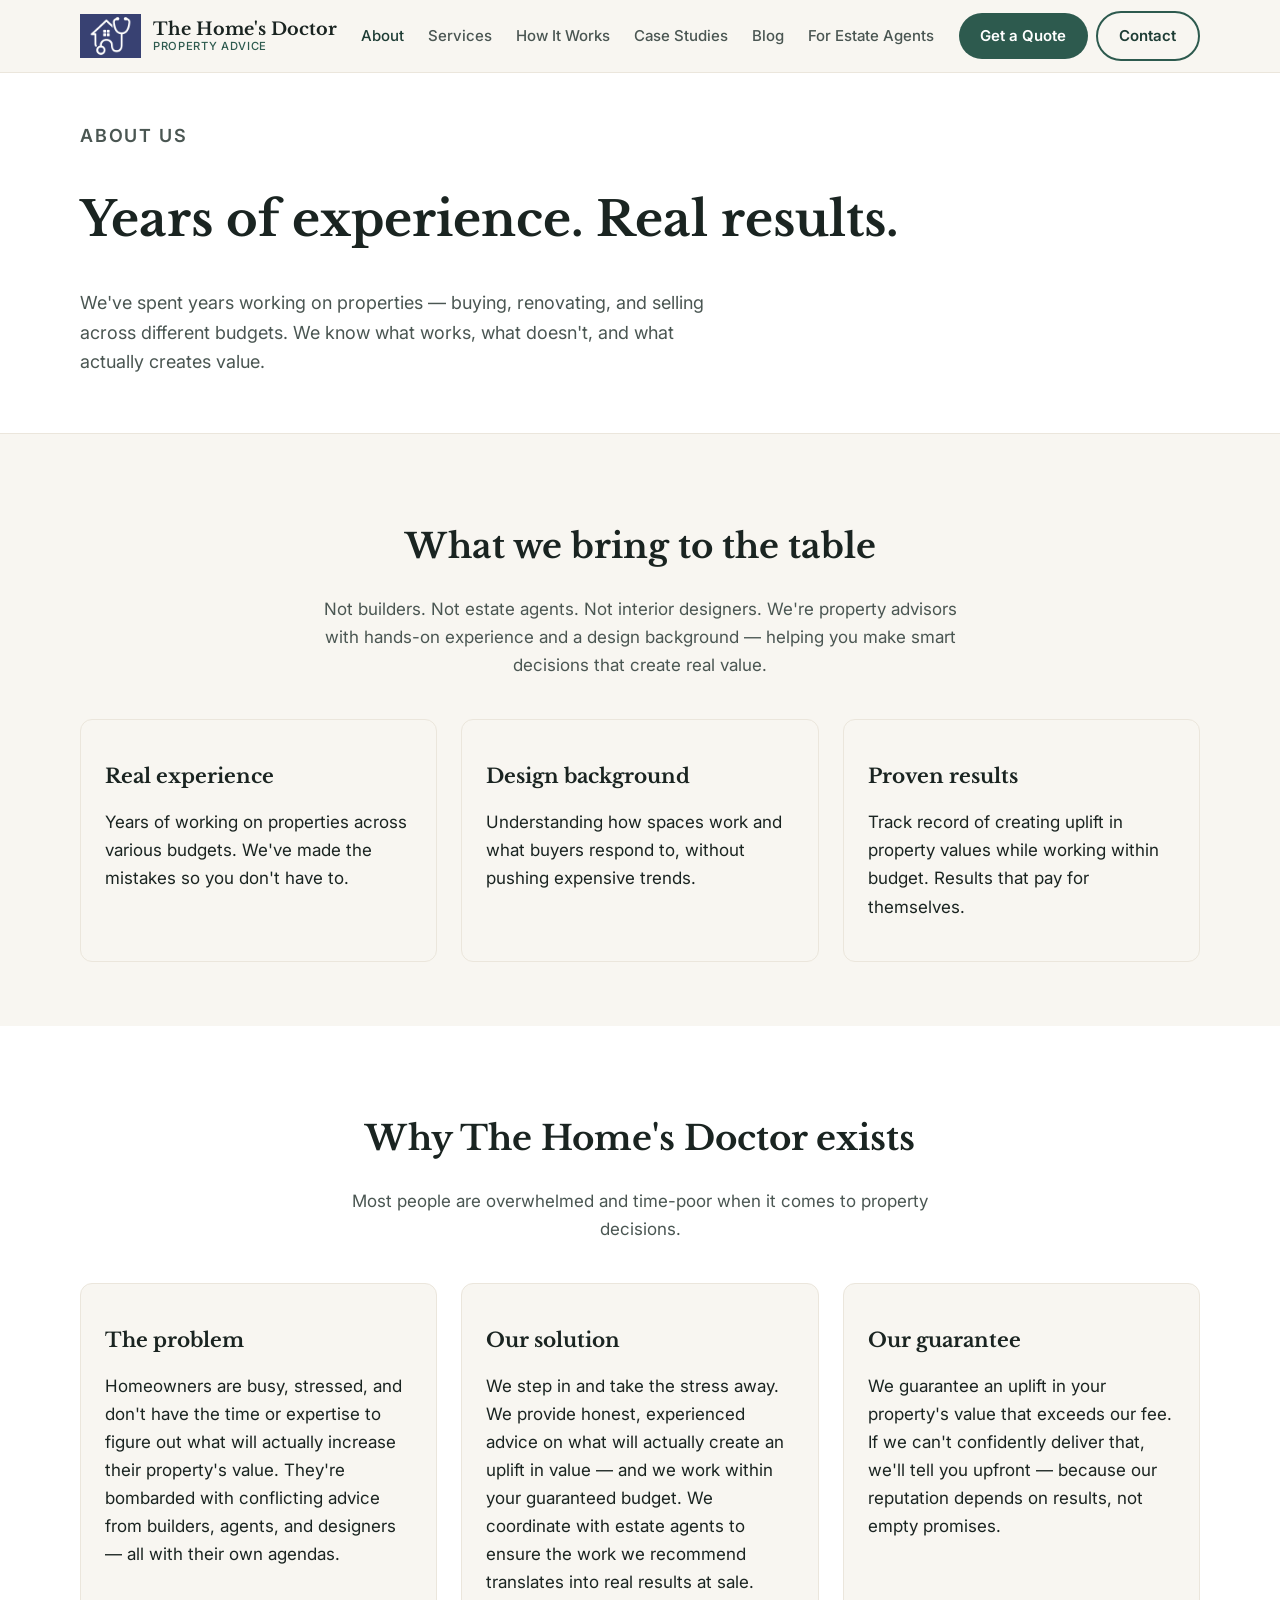
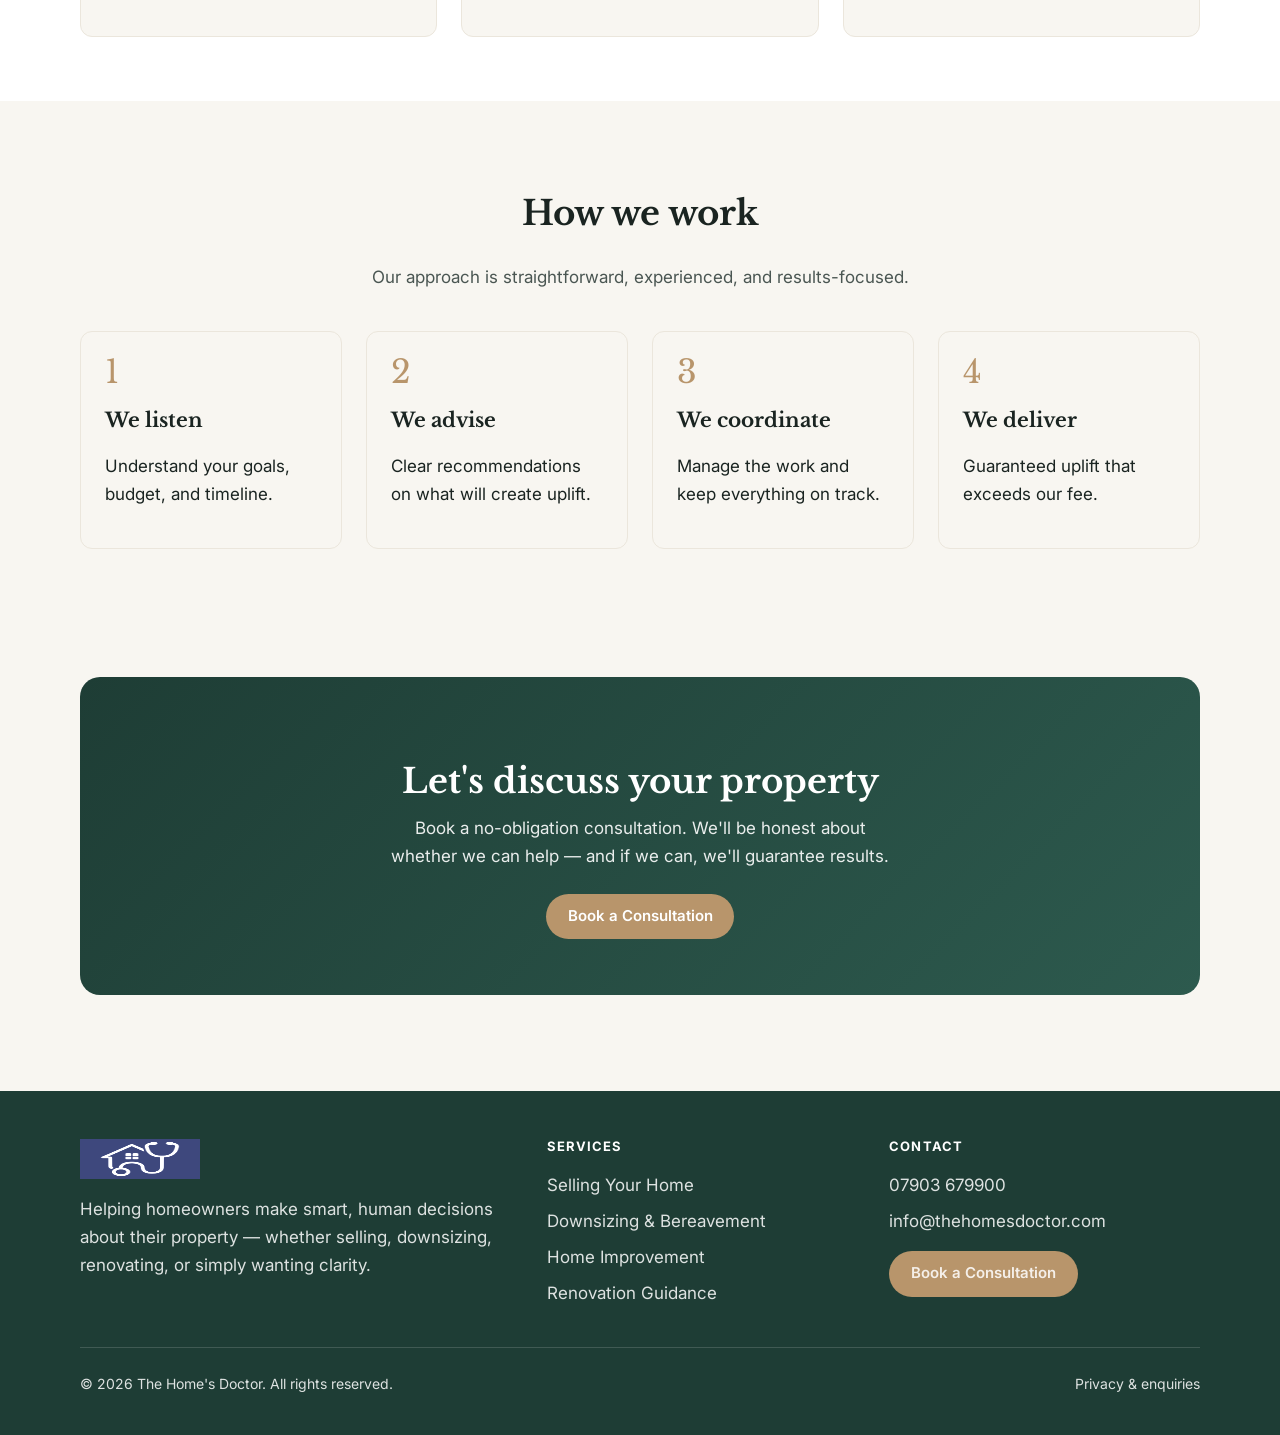
==== about/index.html @ 75dc8ab1 "Initial static site for The Home's Doctor. Replaces Base44 with a fast Netlify-ready brochure site, " ====
<!DOCTYPE html>
<html lang="en-GB">
<head>
  <meta charset="utf-8">
  <meta name="viewport" content="width=device-width, initial-scale=1">
  <title>About | The Home's Doctor</title>
  <meta name="description" content="Property advisors with hands-on experience and a design background — helping you make smart decisions that create real value.">
  <link rel="canonical" href="https://thehomesdoctor.com/about/">
  <link rel="icon" href="/images/logo.png" type="image/png">
  <link rel="preconnect" href="https://fonts.googleapis.com">
  <link rel="preconnect" href="https://fonts.gstatic.com" crossorigin>
  <link href="https://fonts.googleapis.com/css2?family=Inter:wght@400;500;600;700&family=Libre+Baskerville:ital,wght@0,700;1,400&display=swap" rel="stylesheet">
  <link rel="stylesheet" href="/css/styles.css">
  <script defer src="/js/layout.js"></script>
  <script defer src="/js/main.js"></script>
</head>
<body>
  <div data-site-header></div>
  <main>
    <section class="page-hero">
      <div class="container">
        <p class="eyebrow">About us</p>
        <h1>Years of experience. Real results.</h1>
        <p>We've spent years working on properties — buying, renovating, and selling across different budgets. We know what works, what doesn't, and what actually creates value.</p>
      </div>
    </section>

    <section class="section">
      <div class="container section-header">
        <h2>What we bring to the table</h2>
        <p>Not builders. Not estate agents. Not interior designers. We're property advisors with hands-on experience and a design background — helping you make smart decisions that create real value.</p>
      </div>
      <div class="container feature-grid">
        <div class="feature">
          <h3>Real experience</h3>
          <p>Years of working on properties across various budgets. We've made the mistakes so you don't have to.</p>
        </div>
        <div class="feature">
          <h3>Design background</h3>
          <p>Understanding how spaces work and what buyers respond to, without pushing expensive trends.</p>
        </div>
        <div class="feature">
          <h3>Proven results</h3>
          <p>Track record of creating uplift in property values while working within budget. Results that pay for themselves.</p>
        </div>
      </div>
    </section>

    <section class="section section-alt">
      <div class="container section-header">
        <h2>Why The Home's Doctor exists</h2>
        <p>Most people are overwhelmed and time-poor when it comes to property decisions.</p>
      </div>
      <div class="container feature-grid">
        <div class="feature">
          <h3>The problem</h3>
          <p>Homeowners are busy, stressed, and don't have the time or expertise to figure out what will actually increase their property's value. They're bombarded with conflicting advice from builders, agents, and designers — all with their own agendas.</p>
        </div>
        <div class="feature">
          <h3>Our solution</h3>
          <p>We step in and take the stress away. We provide honest, experienced advice on what will actually create an uplift in value — and we work within your guaranteed budget. We coordinate with estate agents to ensure the work we recommend translates into real results at sale.</p>
        </div>
        <div class="feature">
          <h3>Our guarantee</h3>
          <p>We guarantee an uplift in your property's value that exceeds our fee. If we can't confidently deliver that, we'll tell you upfront — because our reputation depends on results, not empty promises.</p>
        </div>
      </div>
    </section>

    <section class="section">
      <div class="container section-header">
        <h2>How we work</h2>
        <p>Our approach is straightforward, experienced, and results-focused.</p>
      </div>
      <div class="container feature-grid">
        <div class="feature"><div class="num">1</div><h3>We listen</h3><p>Understand your goals, budget, and timeline.</p></div>
        <div class="feature"><div class="num">2</div><h3>We advise</h3><p>Clear recommendations on what will create uplift.</p></div>
        <div class="feature"><div class="num">3</div><h3>We coordinate</h3><p>Manage the work and keep everything on track.</p></div>
        <div class="feature"><div class="num">4</div><h3>We deliver</h3><p>Guaranteed uplift that exceeds our fee.</p></div>
      </div>
    </section>

    <section class="section">
      <div class="container">
        <div class="cta-band">
          <h2>Let's discuss your property</h2>
          <p>Book a no-obligation consultation. We'll be honest about whether we can help — and if we can, we'll guarantee results.</p>
          <a href="/contact/" class="btn btn-gold">Book a Consultation</a>
        </div>
      </div>
    </section>
  </main>
  <div data-site-footer></div>
</body>
</html>
---- css/styles.css ----
/* The Home's Doctor — static site */
:root {
  --ink: #1a2421;
  --ink-muted: #4a5652;
  --sage: #2d5a4e;
  --sage-dark: #1e3d35;
  --sage-light: #e8f0ed;
  --cream: #f8f6f1;
  --cream-dark: #ebe6dc;
  --gold: #b8956b;
  --gold-hover: #9a7a52;
  --white: #ffffff;
  --shadow: 0 12px 40px rgba(26, 36, 33, 0.08);
  --radius: 12px;
  --radius-lg: 20px;
  --font-serif: "Libre Baskerville", Georgia, serif;
  --font-sans: "Inter", system-ui, sans-serif;
  --max: 1120px;
  --header-h: 72px;
}

*,
*::before,
*::after {
  box-sizing: border-box;
}

html {
  scroll-behavior: smooth;
}

body {
  margin: 0;
  font-family: var(--font-sans);
  font-size: 1.0625rem;
  line-height: 1.65;
  color: var(--ink);
  background: var(--cream);
}

img {
  max-width: 100%;
  height: auto;
  display: block;
}

a {
  color: var(--sage);
  text-decoration-thickness: 1px;
  text-underline-offset: 3px;
}

a:hover {
  color: var(--sage-dark);
}

h1,
h2,
h3,
h4 {
  font-family: var(--font-serif);
  font-weight: 700;
  line-height: 1.2;
  color: var(--ink);
}

h1 {
  font-size: clamp(2rem, 5vw, 3rem);
}

h2 {
  font-size: clamp(1.5rem, 3.5vw, 2.125rem);
}

h3 {
  font-size: 1.25rem;
}

p {
  margin: 0 0 1rem;
}

.container {
  width: min(100% - 2rem, var(--max));
  margin-inline: auto;
}

/* Header */
.site-header {
  position: sticky;
  top: 0;
  z-index: 100;
  background: rgba(248, 246, 241, 0.92);
  backdrop-filter: blur(10px);
  border-bottom: 1px solid var(--cream-dark);
}

.header-inner {
  display: flex;
  align-items: center;
  justify-content: space-between;
  min-height: var(--header-h);
  gap: 1rem;
}

.logo-link {
  display: flex;
  align-items: center;
  gap: 0.75rem;
  text-decoration: none;
  color: var(--ink);
}

.logo-link img {
  height: 44px;
  width: auto;
}

.logo-text {
  font-family: var(--font-serif);
  font-size: 1.1rem;
  font-weight: 700;
  line-height: 1.15;
}

.logo-text span {
  display: block;
  font-family: var(--font-sans);
  font-size: 0.7rem;
  font-weight: 500;
  letter-spacing: 0.06em;
  text-transform: uppercase;
  color: var(--sage);
}

.nav-toggle {
  display: none;
  min-width: 44px;
  min-height: 44px;
  border: 1px solid var(--cream-dark);
  border-radius: 8px;
  background: var(--white);
  cursor: pointer;
  padding: 0.5rem;
}

.nav-toggle span {
  display: block;
  height: 2px;
  background: var(--ink);
  margin: 5px 0;
  border-radius: 1px;
}

.site-nav {
  display: flex;
  align-items: center;
  gap: 1.5rem;
}

.site-nav a {
  text-decoration: none;
  font-size: 0.9375rem;
  font-weight: 500;
  color: var(--ink-muted);
}

.site-nav a:hover,
.site-nav a.is-active {
  color: var(--sage-dark);
}

.header-cta {
  display: flex;
  align-items: center;
  gap: 0.5rem;
}

/* Buttons */
.btn {
  display: inline-flex;
  align-items: center;
  justify-content: center;
  gap: 0.5rem;
  min-height: 44px;
  padding: 0.65rem 1.35rem;
  font-family: var(--font-sans);
  font-size: 0.9375rem;
  font-weight: 600;
  text-decoration: none;
  border-radius: 999px;
  border: none;
  cursor: pointer;
  transition: background 0.2s, transform 0.15s;
}

.btn-primary {
  background: var(--sage);
  color: var(--white);
}

.btn-primary:hover {
  background: var(--sage-dark);
  color: var(--white);
}

.btn-outline {
  background: transparent;
  color: var(--sage-dark);
  border: 2px solid var(--sage);
}

.btn-outline:hover {
  background: var(--sage-light);
}

.btn-gold {
  background: var(--gold);
  color: var(--white);
}

.btn-gold:hover {
  background: var(--gold-hover);
  color: var(--white);
}

/* Hero */
.hero {
  position: relative;
  min-height: clamp(420px, 70vh, 620px);
  display: flex;
  align-items: flex-end;
  color: var(--white);
  overflow: hidden;
}

.hero-bg {
  position: absolute;
  inset: 0;
  background:
    linear-gradient(105deg, rgba(30, 61, 53, 0.92) 0%, rgba(30, 61, 53, 0.55) 55%, rgba(30, 61, 53, 0.25) 100%),
    url("https://images.unsplash.com/photo-1600585154340-be6161a56a0c?auto=format&fit=crop&w=1600&q=80") center / cover;
}

.hero-content {
  position: relative;
  padding: 4rem 0 3.5rem;
  max-width: 640px;
}

.hero .eyebrow {
  font-size: 0.8125rem;
  font-weight: 600;
  letter-spacing: 0.12em;
  text-transform: uppercase;
  color: var(--gold);
  margin-bottom: 0.75rem;
}

.hero h1 {
  color: var(--white);
  margin-bottom: 1rem;
}

.hero p {
  font-size: 1.2rem;
  opacity: 0.95;
  margin-bottom: 1.75rem;
}

/* Sections */
.section {
  padding: 4rem 0;
}

.section-alt {
  background: var(--white);
}

.section-sage {
  background: var(--sage-dark);
  color: var(--white);
}

.section-sage h2,
.section-sage h3 {
  color: var(--white);
}

.section-sage p {
  color: rgba(255, 255, 255, 0.88);
}

.section-header {
  text-align: center;
  max-width: 640px;
  margin: 0 auto 2.5rem;
}

.section-header p {
  color: var(--ink-muted);
}

.quote-block {
  text-align: center;
  padding: 3rem 1.5rem;
  background: var(--sage-light);
  border-radius: var(--radius-lg);
}

.quote-block blockquote {
  margin: 0;
  font-family: var(--font-serif);
  font-size: clamp(1.35rem, 3vw, 1.75rem);
  font-style: italic;
  color: var(--sage-dark);
}

.quote-block cite {
  display: block;
  margin-top: 0.75rem;
  font-style: normal;
  font-size: 0.9375rem;
  color: var(--ink-muted);
}

/* Cards grid */
.card-grid {
  display: grid;
  grid-template-columns: repeat(auto-fit, minmax(260px, 1fr));
  gap: 1.5rem;
}

.service-card {
  background: var(--white);
  border-radius: var(--radius-lg);
  padding: 1.75rem;
  box-shadow: var(--shadow);
  text-decoration: none;
  color: inherit;
  display: flex;
  flex-direction: column;
  transition: transform 0.2s, box-shadow 0.2s;
  border: 1px solid transparent;
}

.service-card:hover {
  transform: translateY(-4px);
  box-shadow: 0 20px 50px rgba(26, 36, 33, 0.12);
  border-color: var(--cream-dark);
  color: inherit;
}

.service-card .icon {
  width: 48px;
  height: 48px;
  border-radius: 10px;
  background: var(--sage-light);
  display: flex;
  align-items: center;
  justify-content: center;
  font-size: 1.5rem;
  margin-bottom: 1rem;
}

.service-card h3 {
  margin: 0 0 0.5rem;
}

.service-card p {
  color: var(--ink-muted);
  flex: 1;
  margin-bottom: 1rem;
}

.service-card .link-text {
  font-weight: 600;
  color: var(--sage);
  font-size: 0.9375rem;
}

/* Split layout */
.split {
  display: grid;
  grid-template-columns: 1fr 1fr;
  gap: 3rem;
  align-items: center;
}

.split-image {
  border-radius: var(--radius-lg);
  overflow: hidden;
  box-shadow: var(--shadow);
  aspect-ratio: 4/3;
  object-fit: cover;
  width: 100%;
}

.eyebrow {
  font-size: 0.8125rem;
  font-weight: 600;
  letter-spacing: 0.1em;
  text-transform: uppercase;
  color: var(--sage);
  margin-bottom: 0.5rem;
}

/* Feature grid */
.feature-grid {
  display: grid;
  grid-template-columns: repeat(auto-fit, minmax(220px, 1fr));
  gap: 1.5rem;
}

.feature {
  padding: 1.5rem;
  background: var(--cream);
  border-radius: var(--radius);
  border: 1px solid var(--cream-dark);
}

.feature .num {
  font-family: var(--font-serif);
  font-size: 2rem;
  color: var(--gold);
  line-height: 1;
  margin-bottom: 0.5rem;
}

/* CTA band */
.cta-band {
  text-align: center;
  padding: 3.5rem 2rem;
  background: linear-gradient(135deg, var(--sage-dark), var(--sage));
  border-radius: var(--radius-lg);
  color: var(--white);
}

.cta-band h2 {
  color: var(--white);
  margin-bottom: 0.75rem;
}

.cta-band p {
  max-width: 520px;
  margin: 0 auto 1.5rem;
  opacity: 0.9;
}

/* Page hero (inner pages) */
.page-hero {
  padding: 3rem 0 2.5rem;
  background: var(--white);
  border-bottom: 1px solid var(--cream-dark);
}

.page-hero p {
  color: var(--ink-muted);
  max-width: 640px;
  font-size: 1.125rem;
}

/* Forms */
.form-panel {
  background: var(--white);
  border-radius: var(--radius-lg);
  padding: 2rem;
  box-shadow: var(--shadow);
}

.form-grid {
  display: grid;
  grid-template-columns: 1fr 1fr;
  gap: 1rem;
}

.form-group {
  display: flex;
  flex-direction: column;
  gap: 0.35rem;
  margin-bottom: 1rem;
}

.form-group label {
  font-size: 0.875rem;
  font-weight: 600;
}

.form-group input,
.form-group select,
.form-group textarea {
  font-family: inherit;
  font-size: 1rem;
  padding: 0.75rem 1rem;
  border: 1px solid var(--cream-dark);
  border-radius: 8px;
  background: var(--cream);
}

.form-group textarea {
  min-height: 140px;
  resize: vertical;
}

.form-group.full {
  grid-column: 1 / -1;
}

.form-note {
  font-size: 0.8125rem;
  color: var(--ink-muted);
  margin-top: 0.75rem;
}

.contact-layout {
  display: grid;
  grid-template-columns: 1fr 1.1fr;
  gap: 2.5rem;
  align-items: start;
}

.contact-info h3 {
  margin: 0 0 0.25rem;
  font-size: 1rem;
}

.contact-block {
  margin-bottom: 1.5rem;
  padding-bottom: 1.5rem;
  border-bottom: 1px solid var(--cream-dark);
}

.contact-block:last-child {
  border-bottom: none;
}

.contact-block a {
  font-weight: 600;
  font-size: 1.125rem;
  text-decoration: none;
}

.steps-list {
  list-style: none;
  padding: 0;
  margin: 0;
}

.steps-list li {
  padding: 0.5rem 0 0.5rem 1.75rem;
  position: relative;
}

.steps-list li::before {
  content: "✓";
  position: absolute;
  left: 0;
  color: var(--sage);
  font-weight: 700;
}

/* FAQ */
.faq-grid {
  display: grid;
  gap: 1.25rem;
}

.faq-item {
  background: var(--white);
  padding: 1.25rem 1.5rem;
  border-radius: var(--radius);
  border: 1px solid var(--cream-dark);
}

.faq-item h3 {
  margin: 0 0 0.35rem;
  font-size: 1.0625rem;
}

.faq-item p {
  margin: 0;
  color: var(--ink-muted);
  font-size: 0.9375rem;
}

/* Service detail */
.service-detail {
  padding: 3rem 0;
  border-bottom: 1px solid var(--cream-dark);
}

.service-detail:last-child {
  border-bottom: none;
}

.service-detail .tag {
  display: inline-block;
  font-size: 0.75rem;
  font-weight: 600;
  text-transform: uppercase;
  letter-spacing: 0.08em;
  color: var(--sage);
  background: var(--sage-light);
  padding: 0.25rem 0.65rem;
  border-radius: 999px;
  margin-bottom: 0.75rem;
}

.check-list {
  list-style: none;
  padding: 0;
  margin: 1rem 0 1.5rem;
}

.check-list li {
  padding: 0.35rem 0 0.35rem 1.5rem;
  position: relative;
  color: var(--ink-muted);
}

.check-list li::before {
  content: "";
  position: absolute;
  left: 0;
  top: 0.65rem;
  width: 8px;
  height: 8px;
  border-radius: 50%;
  background: var(--gold);
}

/* Footer */
.site-footer {
  background: var(--sage-dark);
  color: rgba(255, 255, 255, 0.85);
  padding: 3rem 0 1.5rem;
  margin-top: 2rem;
}

.footer-grid {
  display: grid;
  grid-template-columns: 1.4fr 1fr 1fr;
  gap: 2rem;
  margin-bottom: 2rem;
}

.site-footer h4 {
  color: var(--white);
  font-family: var(--font-sans);
  font-size: 0.8125rem;
  text-transform: uppercase;
  letter-spacing: 0.08em;
  margin: 0 0 1rem;
}

.site-footer a {
  color: rgba(255, 255, 255, 0.85);
  text-decoration: none;
}

.site-footer a:hover {
  color: var(--white);
}

.site-footer ul {
  list-style: none;
  padding: 0;
  margin: 0;
}

.site-footer li {
  margin-bottom: 0.5rem;
}

.footer-logo {
  height: 40px;
  margin-bottom: 1rem;
  filter: brightness(1.1);
}

.footer-bottom {
  display: flex;
  flex-wrap: wrap;
  justify-content: space-between;
  gap: 1rem;
  padding-top: 1.5rem;
  border-top: 1px solid rgba(255, 255, 255, 0.15);
  font-size: 0.875rem;
}

/* Success message */
.form-success {
  display: none;
  padding: 1rem 1.25rem;
  background: var(--sage-light);
  border-radius: var(--radius);
  color: var(--sage-dark);
  margin-bottom: 1rem;
}

.form-success.is-visible {
  display: block;
}

/* Placeholder pages */
.coming-soon {
  text-align: center;
  padding: 4rem 2rem;
  background: var(--white);
  border-radius: var(--radius-lg);
}

/* Mobile */
@media (max-width: 768px) {
  html,
  body {
    overflow-x: hidden;
  }

  .nav-toggle {
    display: block;
  }

  .site-nav {
    display: none;
    position: absolute;
    top: var(--header-h);
    left: 0;
    right: 0;
    flex-direction: column;
    align-items: stretch;
    background: var(--cream);
    padding: 1rem;
    border-bottom: 1px solid var(--cream-dark);
    gap: 0;
  }

  .site-nav.is-open {
    display: flex;
  }

  .site-nav a {
    padding: 0.85rem 0.5rem;
    min-height: 44px;
    display: flex;
    align-items: center;
  }

  .header-cta {
    display: none;
  }

  .header-cta-mobile {
    display: flex;
    flex-direction: column;
    gap: 0.5rem;
    padding-top: 0.5rem;
    border-top: 1px solid var(--cream-dark);
    margin-top: 0.5rem;
  }

  .header-cta-mobile .btn {
    width: 100%;
  }

  .split,
  .contact-layout,
  .footer-grid,
  .form-grid {
    grid-template-columns: 1fr;
  }

  .form-group input,
  .form-group select,
  .form-group textarea {
    font-size: 16px;
  }

  .section {
    padding: 2.75rem 0;
  }
}

@media (min-width: 769px) {
  .header-cta-mobile {
    display: none;
  }
}
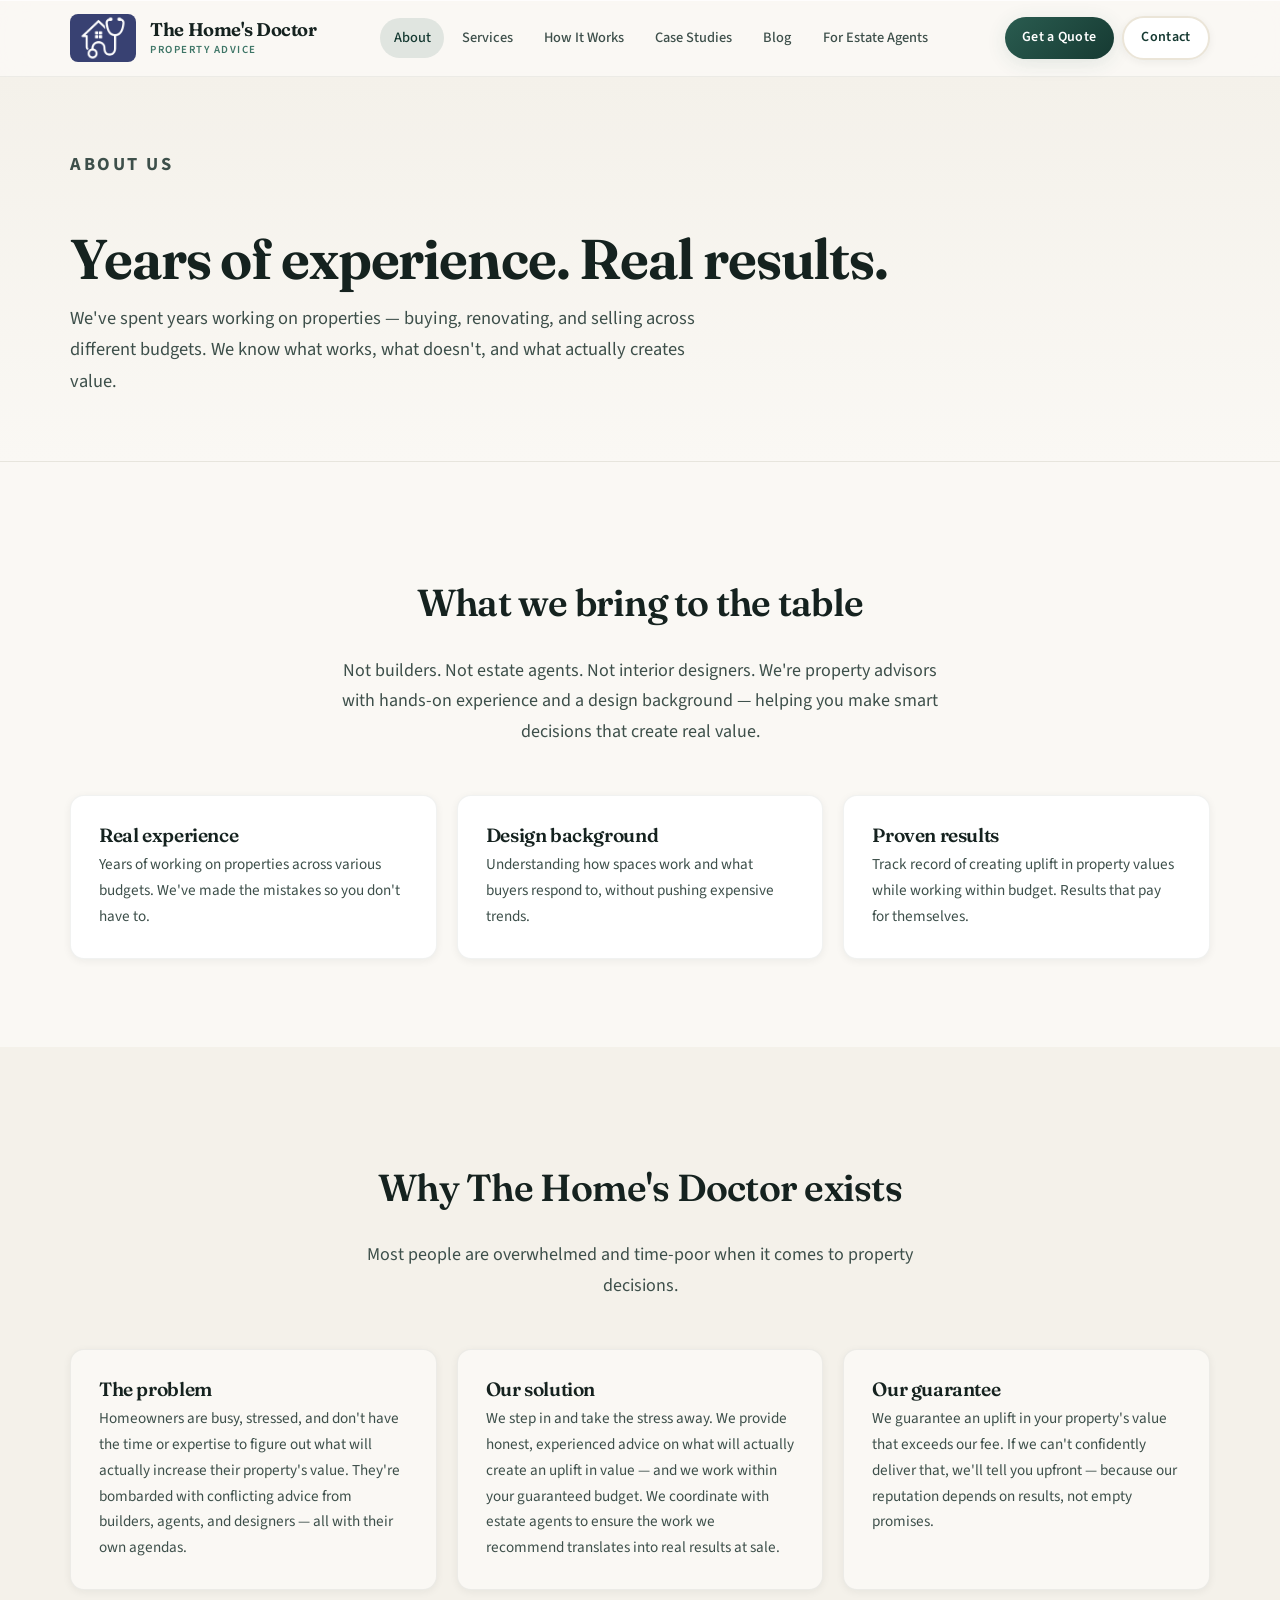
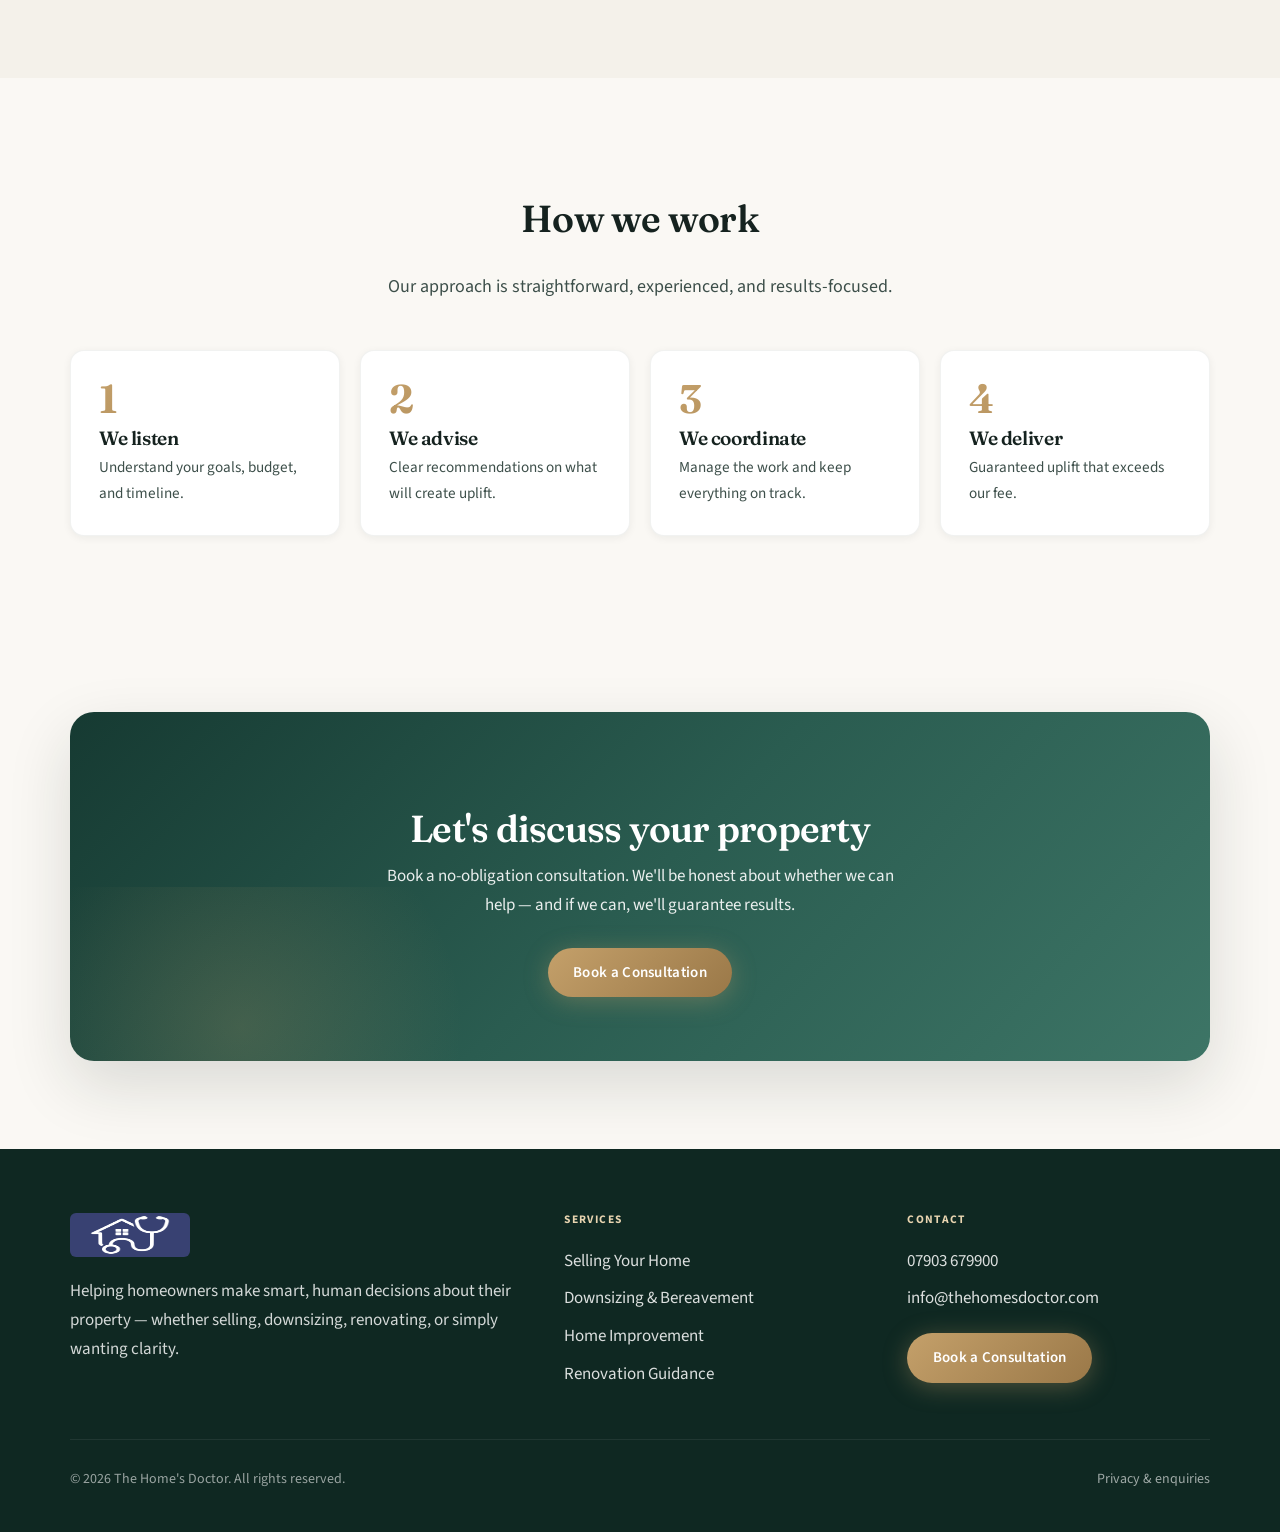
==== commit bd7b4f07: "Fix CSS loading on GitHub Pages and upgrade visual design Co-authored-by: Cursor <cursoragent@cursor" ====
--- a/about/index.html
+++ b/about/index.html
@@ -6,13 +6,15 @@
   <title>About | The Home's Doctor</title>
   <meta name="description" content="Property advisors with hands-on experience and a design background — helping you make smart decisions that create real value.">
   <link rel="canonical" href="https://thehomesdoctor.com/about/">
-  <link rel="icon" href="/images/logo.png" type="image/png">
+  <link rel="icon" href="../images/logo.png" type="image/png">
   <link rel="preconnect" href="https://fonts.googleapis.com">
   <link rel="preconnect" href="https://fonts.gstatic.com" crossorigin>
-  <link href="https://fonts.googleapis.com/css2?family=Inter:wght@400;500;600;700&family=Libre+Baskerville:ital,wght@0,700;1,400&display=swap" rel="stylesheet">
-  <link rel="stylesheet" href="/css/styles.css">
-  <script defer src="/js/layout.js"></script>
-  <script defer src="/js/main.js"></script>
+  <link href="https://fonts.googleapis.com/css2?family=Fraunces:opsz,wght@9..144,500;9..144,600;9..144,700&family=Source+Sans+3:wght@400;500;600;700&display=swap" rel="stylesheet">
+  <script src="../js/site-base.js"></script>
+  <link rel="stylesheet" href="" id="site-css">
+  <script>document.getElementById("site-css").href = (window.SITE_BASE || "") + "/css/styles.css";</script>
+  <script defer src="../js/layout.js"></script>
+  <script defer src="../js/main.js"></script>
 </head>
 <body>
   <div data-site-header></div>
@@ -85,7 +87,7 @@
         <div class="cta-band">
           <h2>Let's discuss your property</h2>
           <p>Book a no-obligation consultation. We'll be honest about whether we can help — and if we can, we'll guarantee results.</p>
-          <a href="/contact/" class="btn btn-gold">Book a Consultation</a>
+          <a href="../contact/" class="btn btn-gold">Book a Consultation</a>
         </div>
       </div>
     </section>
